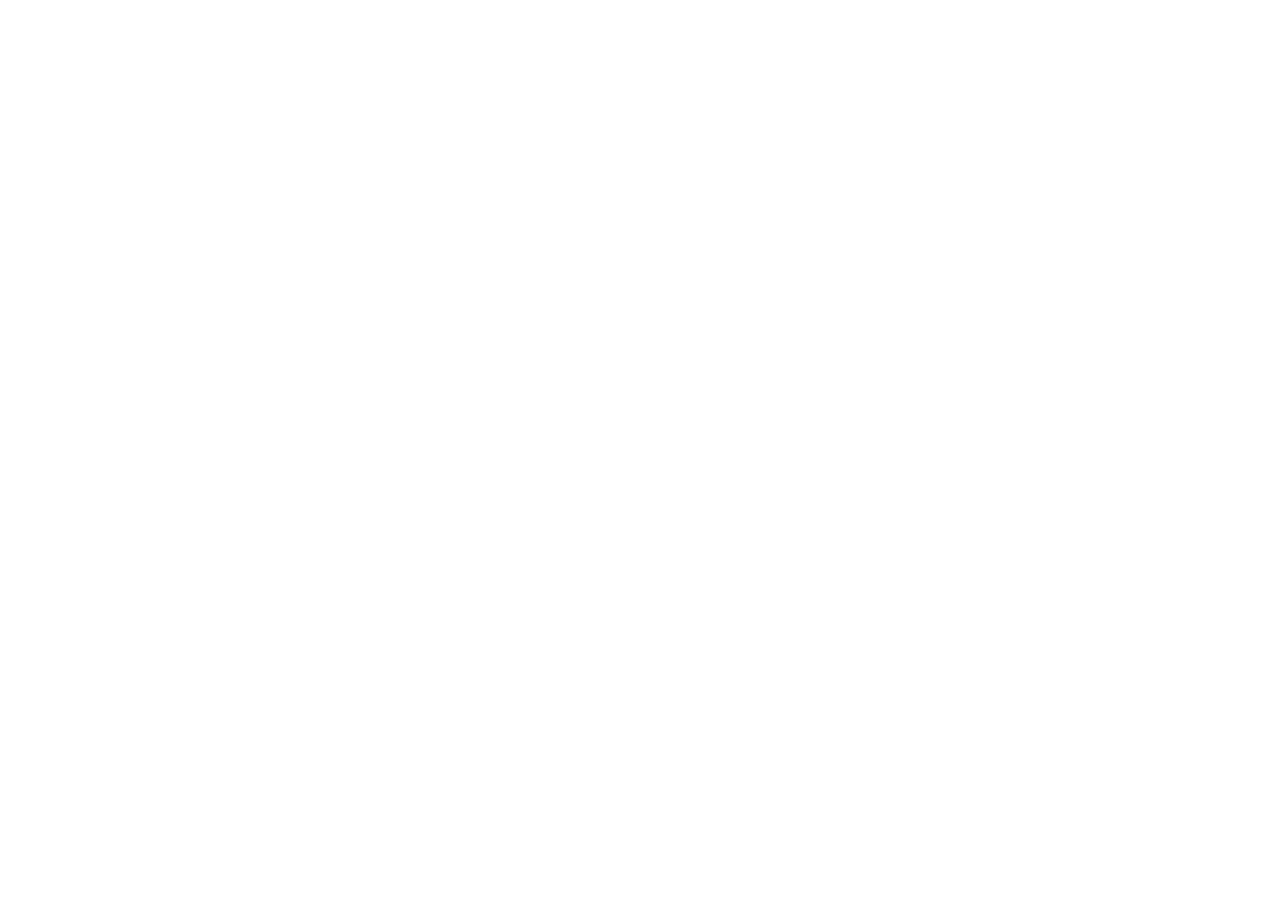
==== index.html @ f8ab2ebf "Renomeando para index.html" ====
<!DOCTYPE html>
<html lang="pt-BR">
<head>
<meta charset="UTF-8">
<meta name="viewport" content="width=device-width, initial-scale=1.0">
<title>Para Meu Amor 💖,Feliz Aniversário</title>

<style>
body {
    margin: 0;
    font-family: 'Georgia', serif;
    background: linear-gradient(135deg, #737492, #1b00b4);
    color: white;
    text-align: center;
    overflow-x: hidden;
}

/* Container */
.container {
    padding: 60px 20px;
}

/* Versículo */
.versiculo {
    margin-top: 30px;
    padding: 20px;
    border: 2px solid white;
    border-radius: 15px;
    background-color: rgba(19, 2, 41, 0.15);
}

/*Que não fiquemos no raso */
.pergunta {
    margin-top: 30px;
    font-size: 18px;
    font-style: italic;
}
/* Galeria */
.galeria {
    margin-top: 60px;
}

.fotos {
  display: flex;
  flex-wrap: wrap;
  justify-content: center;
  gap: 20px;
}

.fotos img {
    width: 100%;
    height: auto;
    object-fit: cover;
    border-radius: 15px;
    box-shadow: 0 5px 15px rgba(0,0,0,0.3);
    transition: transform 0.3s;
}

.fotos img:hover {
    transform: scale(1.05);
}

/* CARTA */
.envelope {
    margin: 60px auto;
    width: 260px;
    height: 160px;
    background: #fff;
    position: relative;
    cursor: pointer;
    border-radius: 10px;
}

.envelope:before {
    content: "";
    position: absolute;
    top: 0;
    left: 0;
    border-left: 130px solid transparent;
    border-right: 130px solid transparent;
    border-top: 80px solid #ff4d6d;
    transform-origin: top;
    transition: transform 0.8s;
}

.carta {
    position: absolute;
    top: 0;
    left: 0;
    width: 100%;
    height: 0;
    background: rgb(255, 255, 255);
    color: #fd2a2a;
    overflow: auto;
    border-radius: 10px;
    transition: height 0.6s;
    padding: 0 15px;
    box-sizing: border-box;
}

.carta p {
    margin-top: 20px;
    font-size: 15px;
}

.envelope.aberto:before {
    transform: rotateX(180deg);
}

.envelope.aberto .carta {
    height: 300px;
    padding: 20px;
}

/* Corações */
.coracao {
    position: fixed;
    top: -10px;
    font-size: 20px;
    animation: cair linear infinite;
}

@keyframes cair {
    to {
        transform: translateY(110vh);
    }
}

/* Fogos */
@keyframes explodir {
    0% { transform: scale(0); opacity: 1; }
    100% { transform: scale(3); opacity: 0; }
}
</style>
</head>

<body>

<div class="container">
    <h1>Meu Amor 💖, Feliz Aniversário!</h1>

    <p>
        Você é a minha maior bênção, meu sorriso favorito
        e o presente mais lindo que Deus colocou na minha vida.
    </p>

    <div class="versiculo">
        <p><strong>Colossenses 3:14</strong></p>
        <p>"Acima de tudo, porém, revistam-se do amor, que é o elo perfeito."</p>
    </div>

    <h2>Uma carta para você 💌</h2>

    <div class="envelope" onclick="abrirCarta(this)">
        <div class="carta">
            <p>
            Amor,<br><br>
            Princesa,

            acho que desde muito tempo nos ja estavamos destinados,
tenho uma paixão por voce a minha vida toda praticamente,
eu me sinto muito bem ao seu lado, e quando eu paro para lembrar
a nossa historia, é surreal, quem diria que Deus estava esperando
o momento certo para nos unir pra valer, eu simplismente tenho muita
sorte de ter você ao meu lado, e quero que você fique para sempre,
que nosso amor não seja raso, fraco ou fragil, que nos aprofundemos
cada vez mais nesse amor que estamos alimentando, e que junto a isso,
nos aprofundarmos cada vez mais em Deus e no espirito santo, que ele seja
a base para o nosso relacionamento, que ele dure para sempre e que seja
repassado para nossos futuros filhos como exemplo de relacionamento com cristo junto,
Amor, você não tem noção do amor que eu sinto por você, e inestimavel e inexplicavel,
eu te amo demais, voce me faz muito bem, com você eu me sinto muito bem, desculpa pelo erros que cometo,
pelos momentos em que os sentimentos sobrepusaram a razão, por não te respeitar o suficiente ou até por
não ter feito o minimo, você
é a minha maior conquista sem duvidas, você não tem noção da mulher que
você esta se tornando, mulher incrivel e com personalidade, vou sempre estar 
aqui para te ajudar, te proteger e cuidar o maximo que eu posso, tudo pelo seu 
bem, que a gente se ame cada vez mais, que Deus te abençoe muito meu amor
                      TE AMO!❤️


            </p>
        </div>
    </div>
<div class="pergunta">Amor, você aceita seguir uma vida profunda com cristo junto a comigo?</div>
        <h2>Nossos Momentos 📸</h2>
        <div class="fotos">
            <img src="foto1.jpeg" alt="Nós dois">
            <img src="foto2.jpeg" alt="Momento especial">
            <img src="foto3.jpeg" alt="Amor da minha vida">
            <img src="foto4.jpeg" alt="Nosso sorriso">
            <img src="foto5.jpeg" alt="Juntos para sempre">
            <img src="foto6.jpeg" alt="Meu amor">
            <img src="foto7.jpeg" alt="Nosso amor">
            <img src="foto8.jpeg" alt="Amor eterno">
            <img src="foto9.jpeg" alt="Meu coração">
            <img src="foto10.jpeg" alt="Nós dois">
            <img src="foto11.jpeg" alt="Amor da minha vida">
            <img src="foto12.jpeg" alt="Nosso sorriso">
            <img src="foto13.jpeg" alt="Juntos para sempre">
            <img src="foto14.jpeg" alt="Meu amor">
            <img src="foto15.jpeg" alt="Nosso amor">
            <img src="foto16.jpeg" alt="Amor eterno">
            <img src="foto17.jpeg" alt="Meu coração">
            <img src="foto18.jpeg" alt="Nós dois">
            <img src="foto19.jpeg" alt="Amor da minha vida">
            <img src="foto20.jpeg" alt="Nosso sorriso">
        </div>
    </div>
</div>

<audio id="musica" src="musica.mp3" preload="auto"></audio>
<script>
  var senha = prompt("Digite a senha para acessar o site:");

  if (senha !== "samuelmelhornamorado") {
    alert("Senha incorreta! Acesso negado.");
    window.location.href = "https://google.com";
  }
</script>
<script>
const musica = document.getElementById("musica");

// Quando terminar
musica.addEventListener("ended", function() {
    fadeOutAndRestart();
});

function fadeOutAndRestart() {
    let fadeInterval = setInterval(function() {
        if (musica.volume > 0.05) {
            musica.volume -= 0.05;
        } else {
            clearInterval(fadeInterval);
            musica.pause();
            musica.currentTime = 0;
            musica.volume = 1;
            musica.play();
        }
    }, 200);
}
</script>
<script>
let musicaTocou = false;

function abrirCarta(elemento) {
    elemento.classList.toggle("aberto");

    if (!musicaTocou) {
        document.getElementById("musica").play();
        musicaTocou = true;

        for (let i = 0; i < 50; i++) {
            criarFogo();
        }
    }
}
</script>
<script>
/* Corações */
function criarCoracao() {
    const coracao = document.createElement("div");
    coracao.classList.add("coracao");
    coracao.innerHTML = "❤️";
    coracao.style.left = Math.random() * 100 + "vw";
    coracao.style.animationDuration = (Math.random() * 3 + 2) + "s";
    coracao.style.fontSize = (Math.random() * 20 + 10) + "px";
    document.body.appendChild(coracao);

    setTimeout(() => {
        coracao.remove();
    }, 5000);
}

setInterval(criarCoracao, 300);

/* Fogos */
function criarFogo() {
    const fogo = document.createElement("div");
    fogo.innerHTML = "✨";
    fogo.style.position = "fixed";
    fogo.style.left = Math.random() * 100 + "vw";
    fogo.style.top = Math.random() * 100 + "vh";
    fogo.style.fontSize = (Math.random() * 20 + 15) + "px";
    fogo.style.animation = "explodir 1s ease-out forwards";
    document.body.appendChild(fogo);

    setTimeout(() => {
        fogo.remove();
    }, 1000);
}
</script>

</body>
</html>
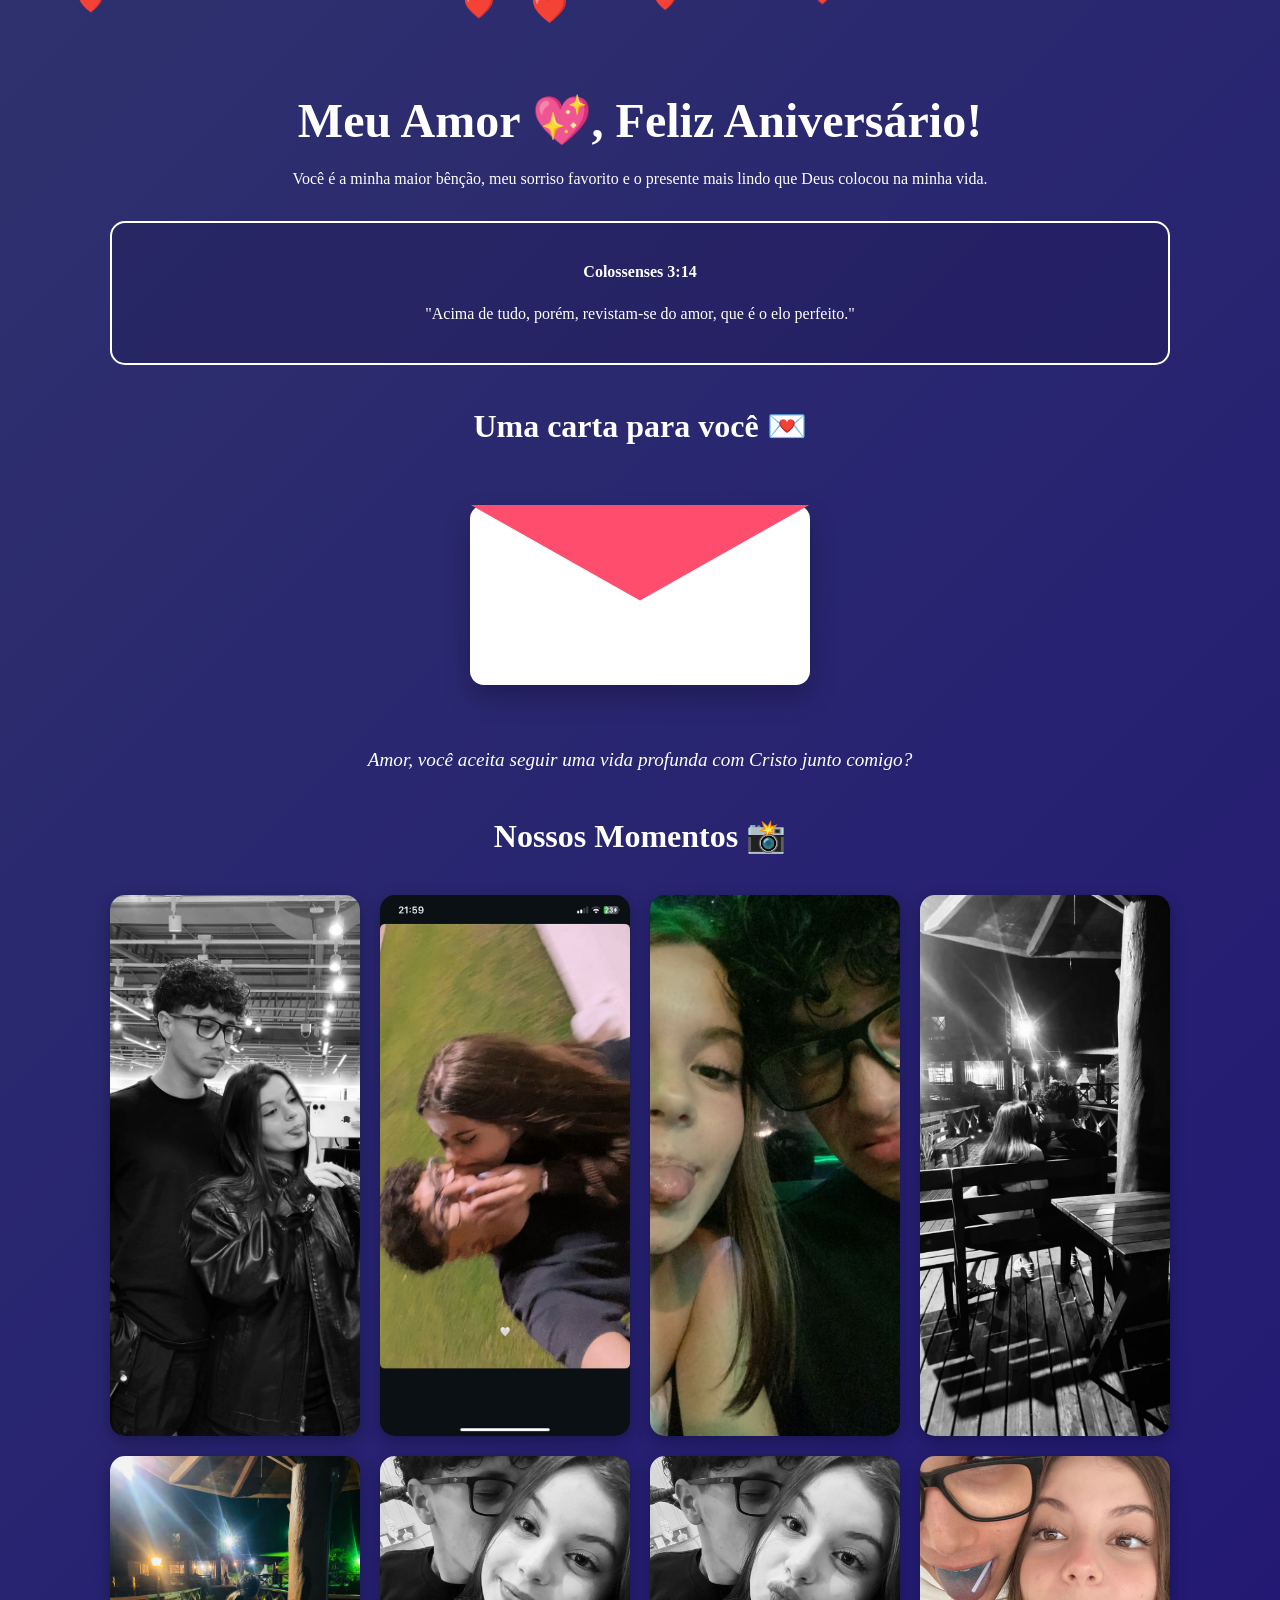
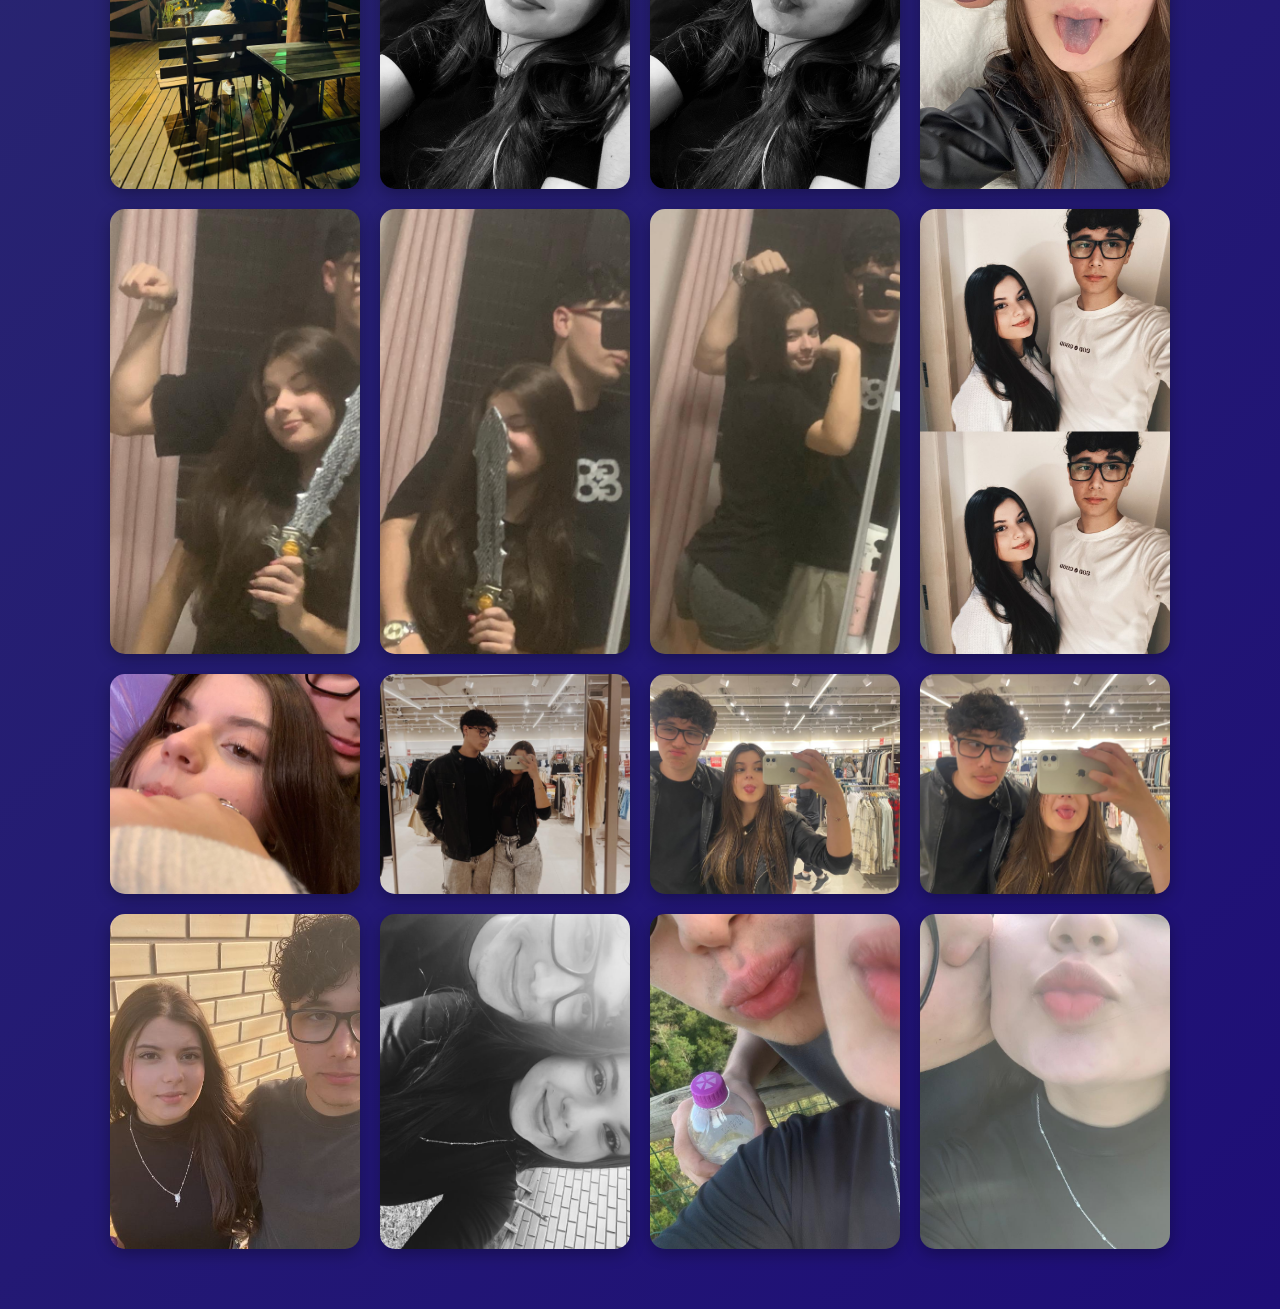
==== commit 90205111: "Atualização do site" ====
--- a/index.html
+++ b/index.html
@@ -1,295 +1,103 @@
-<!DOCTYPE html>
+﻿<!DOCTYPE html>
 <html lang="pt-BR">
 <head>
-<meta charset="UTF-8">
-<meta name="viewport" content="width=device-width, initial-scale=1.0">
-<title>Para Meu Amor 💖,Feliz Aniversário</title>
-
-<style>
-body {
-    margin: 0;
-    font-family: 'Georgia', serif;
-    background: linear-gradient(135deg, #737492, #1b00b4);
-    color: white;
-    text-align: center;
-    overflow-x: hidden;
-}
-
-/* Container */
-.container {
-    padding: 60px 20px;
-}
-
-/* Versículo */
-.versiculo {
-    margin-top: 30px;
-    padding: 20px;
-    border: 2px solid white;
-    border-radius: 15px;
-    background-color: rgba(19, 2, 41, 0.15);
-}
-
-/*Que não fiquemos no raso */
-.pergunta {
-    margin-top: 30px;
-    font-size: 18px;
-    font-style: italic;
-}
-/* Galeria */
-.galeria {
-    margin-top: 60px;
-}
-
-.fotos {
-  display: flex;
-  flex-wrap: wrap;
-  justify-content: center;
-  gap: 20px;
-}
-
-.fotos img {
-    width: 100%;
-    height: auto;
-    object-fit: cover;
-    border-radius: 15px;
-    box-shadow: 0 5px 15px rgba(0,0,0,0.3);
-    transition: transform 0.3s;
-}
-
-.fotos img:hover {
-    transform: scale(1.05);
-}
-
-/* CARTA */
-.envelope {
-    margin: 60px auto;
-    width: 260px;
-    height: 160px;
-    background: #fff;
-    position: relative;
-    cursor: pointer;
-    border-radius: 10px;
-}
-
-.envelope:before {
-    content: "";
-    position: absolute;
-    top: 0;
-    left: 0;
-    border-left: 130px solid transparent;
-    border-right: 130px solid transparent;
-    border-top: 80px solid #ff4d6d;
-    transform-origin: top;
-    transition: transform 0.8s;
-}
-
-.carta {
-    position: absolute;
-    top: 0;
-    left: 0;
-    width: 100%;
-    height: 0;
-    background: rgb(255, 255, 255);
-    color: #fd2a2a;
-    overflow: auto;
-    border-radius: 10px;
-    transition: height 0.6s;
-    padding: 0 15px;
-    box-sizing: border-box;
-}
-
-.carta p {
-    margin-top: 20px;
-    font-size: 15px;
-}
-
-.envelope.aberto:before {
-    transform: rotateX(180deg);
-}
-
-.envelope.aberto .carta {
-    height: 300px;
-    padding: 20px;
-}
-
-/* Corações */
-.coracao {
-    position: fixed;
-    top: -10px;
-    font-size: 20px;
-    animation: cair linear infinite;
-}
-
-@keyframes cair {
-    to {
-        transform: translateY(110vh);
-    }
-}
-
-/* Fogos */
-@keyframes explodir {
-    0% { transform: scale(0); opacity: 1; }
-    100% { transform: scale(3); opacity: 0; }
-}
-</style>
+  <meta charset="UTF-8">
+  <meta name="viewport" content="width=device-width, initial-scale=1.0">
+  <title>Para Meu Amor 💖, Feliz Aniversário</title>
+  <link rel="stylesheet" href="styles.css">
 </head>
-
 <body>
-
-<div class="container">
+  <main class="container">
     <h1>Meu Amor 💖, Feliz Aniversário!</h1>
-
+<audio id="musica" src="musica.mp3" preload="auto"></audio>
     <p>
-        Você é a minha maior bênção, meu sorriso favorito
-        e o presente mais lindo que Deus colocou na minha vida.
+      Você é a minha maior bênção, meu sorriso favorito
+      e o presente mais lindo que Deus colocou na minha vida.
     </p>
 
-    <div class="versiculo">
-        <p><strong>Colossenses 3:14</strong></p>
-        <p>"Acima de tudo, porém, revistam-se do amor, que é o elo perfeito."</p>
-    </div>
+    <section class="versiculo">
+      <p><strong>Colossenses 3:14</strong></p>
+      <p>"Acima de tudo, porém, revistam-se do amor, que é o elo perfeito."</p>
+    </section>
 
     <h2>Uma carta para você 💌</h2>
 
-    <div class="envelope" onclick="abrirCarta(this)">
-        <div class="carta">
-            <p>
-            Amor,<br><br>
-            Princesa,
+    <section class="envelope" onclick="abrirCarta(this)">
+      <article class="carta">
+        <p>
+          Princesa,<br><br>
 
-            acho que desde muito tempo nos ja estavamos destinados,
-tenho uma paixão por voce a minha vida toda praticamente,
-eu me sinto muito bem ao seu lado, e quando eu paro para lembrar
-a nossa historia, é surreal, quem diria que Deus estava esperando
-o momento certo para nos unir pra valer, eu simplismente tenho muita
-sorte de ter você ao meu lado, e quero que você fique para sempre,
-que nosso amor não seja raso, fraco ou fragil, que nos aprofundemos
-cada vez mais nesse amor que estamos alimentando, e que junto a isso,
-nos aprofundarmos cada vez mais em Deus e no espirito santo, que ele seja
-a base para o nosso relacionamento, que ele dure para sempre e que seja
-repassado para nossos futuros filhos como exemplo de relacionamento com cristo junto,
-Amor, você não tem noção do amor que eu sinto por você, e inestimavel e inexplicavel,
-eu te amo demais, voce me faz muito bem, com você eu me sinto muito bem, desculpa pelo erros que cometo,
-pelos momentos em que os sentimentos sobrepusaram a razão, por não te respeitar o suficiente ou até por
-não ter feito o minimo, você
-é a minha maior conquista sem duvidas, você não tem noção da mulher que
-você esta se tornando, mulher incrivel e com personalidade, vou sempre estar 
-aqui para te ajudar, te proteger e cuidar o maximo que eu posso, tudo pelo seu 
-bem, que a gente se ame cada vez mais, que Deus te abençoe muito meu amor
-                      TE AMO!❤️
+          Acho que desde muito tempo nós já estávamos destinados.
+          Tenho uma paixão por você a minha vida toda praticamente.
+          Eu me sinto muito bem ao seu lado e, quando eu paro para lembrar
+          a nossa história, é surreal. Quem diria que Deus estava esperando
+          o momento certo para nos unir pra valer.
+          Eu simplesmente tenho muita sorte de ter você ao meu lado,
+          e quero que você fique para sempre, uero te lembrar da mulher incrivel
+          que esta se tornando cada vez mais linda e maravilhosa, o melhor é  
+          que eu estou acompanhando tudo isso de perto, adoro o seu que voê sorri,
+          o som da sua risada e a cara que você faz quando está brava (ksksks),
+          o jeito que você da um tapa na sua coxa uando fala uma palavra errada ou tenta pensar
+          em um jeito de se expressar, o jeito que você se estressa uando eu estou fazendo as coisas
+          lentamente de proposito, quando voê coça a minha mão quando quer certas coisas, quando eu vou
+          te fazer carinho e voê briga comigo (não é taão bom 🙄),  mas quando você deixa voçê se arruma toda,
+          gira a cabeça pra ganha beijinho no pescoço e fecha o olho e abri um sorriso de canto. Amor meu maior desejo
+          que nosso amor não seja raso, fraco ou frágil, que nós nos
+          aprofundemos cada vez mais nesse amor que estamos alimentando,
+          e que, junto a isso, nos aprofundemos cada vez mais em Deus e no Espírito Santo.
+          Que Ele seja a base para o nosso relacionamento,
+          que ele dure para sempre e que seja repassado para nossos futuros filhos
+          como exemplo de relacionamento com Cristo.<br><br>
 
+          Amor, você não tem noção do amor que eu sinto por você,
+          é inestimável e inexplicável.
+          Eu te amo demais. Você me faz muito bem.
+          Com você eu me sinto muito bem.
+          Desculpa pelos erros que cometo,
+          pelos momentos em que os sentimentos sobrepujaram a razão,
+          por não te respeitar o suficiente ou até por não ter feito o mínimo.
+          Você é a minha maior conquista, sem dúvidas.
+          Você não tem noção da mulher que você está se tornando,
+          uma mulher incrível e com personalidade.
+          Vou sempre estar aqui para te ajudar,
+          te proteger e cuidar o máximo que eu posso, tudo pelo seu bem.
+          Que a gente se ame cada vez mais.
+          Que Deus te abençoe muito, meu amor.<br><br>
 
-            </p>
-        </div>
-    </div>
-<div class="pergunta">Amor, você aceita seguir uma vida profunda com cristo junto a comigo?</div>
-        <h2>Nossos Momentos 📸</h2>
-        <div class="fotos">
-            <img src="foto1.jpeg" alt="Nós dois">
-            <img src="foto2.jpeg" alt="Momento especial">
-            <img src="foto3.jpeg" alt="Amor da minha vida">
-            <img src="foto4.jpeg" alt="Nosso sorriso">
-            <img src="foto5.jpeg" alt="Juntos para sempre">
-            <img src="foto6.jpeg" alt="Meu amor">
-            <img src="foto7.jpeg" alt="Nosso amor">
-            <img src="foto8.jpeg" alt="Amor eterno">
-            <img src="foto9.jpeg" alt="Meu coração">
-            <img src="foto10.jpeg" alt="Nós dois">
-            <img src="foto11.jpeg" alt="Amor da minha vida">
-            <img src="foto12.jpeg" alt="Nosso sorriso">
-            <img src="foto13.jpeg" alt="Juntos para sempre">
-            <img src="foto14.jpeg" alt="Meu amor">
-            <img src="foto15.jpeg" alt="Nosso amor">
-            <img src="foto16.jpeg" alt="Amor eterno">
-            <img src="foto17.jpeg" alt="Meu coração">
-            <img src="foto18.jpeg" alt="Nós dois">
-            <img src="foto19.jpeg" alt="Amor da minha vida">
-            <img src="foto20.jpeg" alt="Nosso sorriso">
-        </div>
-    </div>
-</div>
+          TE AMO! ❤️
+        </p>
+      </article>
+    </section>
 
-<audio id="musica" src="musica.mp3" preload="auto"></audio>
-<script>
-  var senha = prompt("Digite a senha para acessar o site:");
+    <p class="pergunta">Amor, você aceita seguir uma vida profunda com Cristo junto comigo?</p>
 
-  if (senha !== "samuelmelhornamorado") {
-    alert("Senha incorreta! Acesso negado.");
-    window.location.href = "https://google.com";
-  }
-</script>
-<script>
-const musica = document.getElementById("musica");
+    <h2>Nossos Momentos 📸</h2>
+    <section class="galeria">
+      <div class="fotos">
+        <img src="foto1.jpeg" alt="Nós dois">
+        <img src="foto2.jpeg" alt="Momento especial">
+        <img src="foto3.jpeg" alt="Amor da minha vida">
+        <img src="foto4.jpeg" alt="Nosso sorriso">
+        <img src="foto5.jpeg" alt="Juntos para sempre">
+        <img src="foto6.jpeg" alt="Meu amor">
+        <img src="foto7.jpeg" alt="Nosso amor">
+        <img src="foto8.jpeg" alt="Amor eterno">
+        <img src="foto9.jpeg" alt="Meu coração">
+        <img src="foto10.jpeg" alt="Nós dois sorrindo">
+        <img src="foto11.jpeg" alt="Amor da minha vida">
+        <img src="foto12.jpeg" alt="Nosso sorriso">
+        <img src="foto13.jpeg" alt="Juntos para sempre">
+        <img src="foto14.jpeg" alt="Meu amor">
+        <img src="foto15.jpeg" alt="Nosso amor">
+        <img src="foto16.jpeg" alt="Amor eterno">
+        <img src="foto17.jpeg" alt="Meu coração">
+        <img src="foto18.jpeg" alt="Nós dois">
+        <img src="foto19.jpeg" alt="Amor da minha vida">
+        <img src="foto20.jpeg" alt="Nosso sorriso">
+      </div>
+    </section>
+  </main>
 
-// Quando terminar
-musica.addEventListener("ended", function() {
-    fadeOutAndRestart();
-});
-
-function fadeOutAndRestart() {
-    let fadeInterval = setInterval(function() {
-        if (musica.volume > 0.05) {
-            musica.volume -= 0.05;
-        } else {
-            clearInterval(fadeInterval);
-            musica.pause();
-            musica.currentTime = 0;
-            musica.volume = 1;
-            musica.play();
-        }
-    }, 200);
-}
-</script>
-<script>
-let musicaTocou = false;
-
-function abrirCarta(elemento) {
-    elemento.classList.toggle("aberto");
-
-    if (!musicaTocou) {
-        document.getElementById("musica").play();
-        musicaTocou = true;
-
-        for (let i = 0; i < 50; i++) {
-            criarFogo();
-        }
-    }
-}
-</script>
-<script>
-/* Corações */
-function criarCoracao() {
-    const coracao = document.createElement("div");
-    coracao.classList.add("coracao");
-    coracao.innerHTML = "❤️";
-    coracao.style.left = Math.random() * 100 + "vw";
-    coracao.style.animationDuration = (Math.random() * 3 + 2) + "s";
-    coracao.style.fontSize = (Math.random() * 20 + 10) + "px";
-    document.body.appendChild(coracao);
-
-    setTimeout(() => {
-        coracao.remove();
-    }, 5000);
-}
-
-setInterval(criarCoracao, 300);
-
-/* Fogos */
-function criarFogo() {
-    const fogo = document.createElement("div");
-    fogo.innerHTML = "✨";
-    fogo.style.position = "fixed";
-    fogo.style.left = Math.random() * 100 + "vw";
-    fogo.style.top = Math.random() * 100 + "vh";
-    fogo.style.fontSize = (Math.random() * 20 + 15) + "px";
-    fogo.style.animation = "explodir 1s ease-out forwards";
-    document.body.appendChild(fogo);
-
-    setTimeout(() => {
-        fogo.remove();
-    }, 1000);
-}
-</script>
-
+  <script src="script.js"></script>
 </body>
-</html>+</html>
--- a/styles.css
+++ b/styles.css
@@ -0,0 +1,218 @@
+﻿:root {
+  --bg-start: #2e316d;
+  --bg-end: #1e0e77;
+  --text: #ffffff;
+  --card-bg: rgba(19, 2, 41, 0.15);
+  --accent: #ff4d6d;
+  --letter-text: #fd2a2a;
+}
+
+* {
+  box-sizing: border-box;
+}
+
+body {
+  margin: 0;
+  font-family: Georgia, serif;
+  background: linear-gradient(135deg, var(--bg-start), var(--bg-end));
+  color: var(--text);
+  text-align: center;
+  overflow-x: hidden;
+}
+
+.container {
+  max-width: 1100px;
+  margin: 0 auto;
+  padding: 60px 20px;
+}
+
+h1 {
+  margin-bottom: 16px;
+  font-size: clamp(1.8rem, 5vw, 3rem);
+  line-height: 1.2;
+}
+
+h2 {
+  margin-top: 42px;
+  font-size: clamp(1.4rem, 4vw, 2rem);
+}
+
+p {
+  line-height: 1.6;
+}
+
+.versiculo {
+  margin-top: 30px;
+  padding: 20px;
+  border: 2px solid var(--text);
+  border-radius: 15px;
+  background-color: var(--card-bg);
+}
+
+.pergunta {
+  margin-top: 30px;
+  font-size: clamp(1rem, 2.8vw, 1.2rem);
+  font-style: italic;
+}
+
+.galeria {
+  margin-top: 40px;
+}
+
+.fotos {
+  display: grid;
+  grid-template-columns: repeat(auto-fit, minmax(220px, 1fr));
+  gap: 20px;
+}
+
+.fotos img {
+  width: 100%;
+  height: 100%;
+  min-height: 220px;
+  object-fit: cover;
+  border-radius: 15px;
+  box-shadow: 0 5px 15px rgba(0, 0, 0, 0.3);
+  transition: transform 0.3s ease, box-shadow 0.3s ease;
+}
+
+.fotos img:hover {
+  transform: scale(1.03);
+  box-shadow: 0 10px 22px rgba(0, 0, 0, 0.35);
+}
+
+.envelope {
+  margin: 60px auto;
+  width: min(340px, 92vw);
+  min-height: 180px;
+  background: #ffffff;
+  position: relative;
+  cursor: pointer;
+  border-radius: 14px;
+  box-shadow: 0 12px 26px rgba(0, 0, 0, 0.25);
+  transition: transform 0.45s ease, box-shadow 0.45s ease;
+}
+
+.envelope:hover {
+  transform: translateY(-3px);
+  box-shadow: 0 16px 30px rgba(0, 0, 0, 0.3);
+}
+
+.envelope::before {
+  content: "";
+  position: absolute;
+  top: 0;
+  left: 0;
+  width: 100%;
+  height: 96px;
+  background: var(--accent);
+  clip-path: polygon(0 0, 50% 100%, 100% 0);
+  transform-origin: top;
+  transition: transform 0.9s cubic-bezier(0.22, 1, 0.36, 1);
+  z-index: 2;
+}
+
+.carta {
+  position: relative;
+  z-index: 1;
+  width: 100%;
+  max-height: 0;
+  background: #ffffff;
+  color: var(--letter-text);
+  overflow: hidden;
+  border-radius: 14px;
+  opacity: 0;
+  transform: translateY(14px);
+  transition: max-height 0.95s cubic-bezier(0.22, 1, 0.36, 1), opacity 0.55s ease, transform 0.55s ease;
+  padding: 0 18px;
+}
+
+.carta p {
+  margin: 0;
+  padding: 18px 0;
+  font-size: 15px;
+  line-height: 1.55;
+  text-align: left;
+}
+
+.envelope.aberto::before {
+  transform: rotateX(180deg);
+}
+
+.envelope.aberto .carta {
+  max-height: 460px;
+  opacity: 1;
+  transform: translateY(0);
+  overflow-y: auto;
+}
+
+.coracao {
+  position: fixed;
+  top: -10px;
+  font-size: 20px;
+  animation: cair linear infinite;
+  pointer-events: none;
+}
+
+@keyframes cair {
+  to {
+    transform: translateY(110vh);
+  }
+}
+
+@keyframes explodir {
+  0% {
+    transform: scale(0);
+    opacity: 1;
+  }
+
+  100% {
+    transform: scale(3);
+    opacity: 0;
+  }
+}
+
+@media (max-width: 900px) {
+  .container {
+    padding: 52px 16px;
+  }
+
+  .fotos {
+    grid-template-columns: repeat(2, minmax(0, 1fr));
+    gap: 14px;
+  }
+
+  .fotos img {
+    min-height: 190px;
+  }
+}
+
+@media (max-width: 560px) {
+  .container {
+    padding: 40px 14px;
+  }
+
+  .versiculo {
+    padding: 16px;
+  }
+
+  .envelope {
+    margin-top: 36px;
+    min-height: 164px;
+  }
+
+  .envelope::before {
+    height: 84px;
+  }
+
+  .envelope.aberto .carta {
+    max-height: 390px;
+  }
+
+  .fotos {
+    grid-template-columns: 1fr;
+  }
+
+  .fotos img {
+    min-height: 240px;
+  }
+}
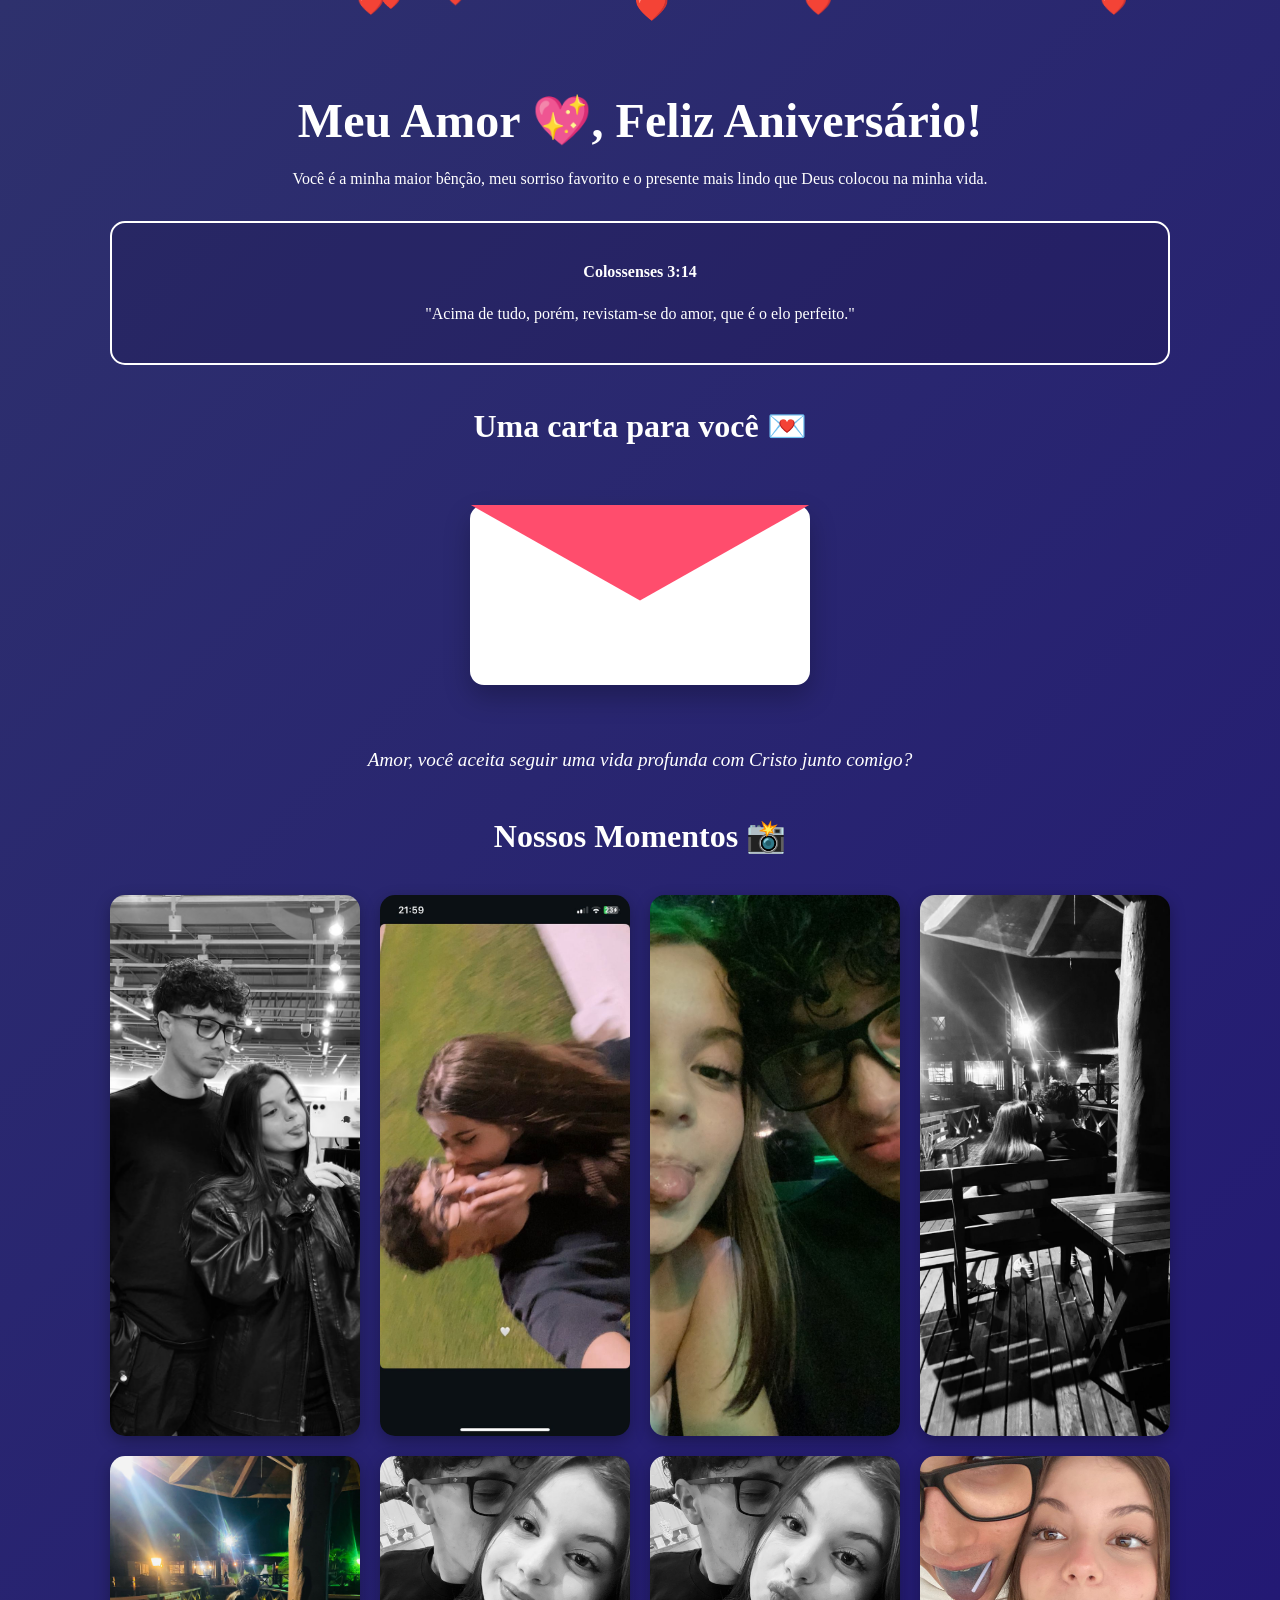
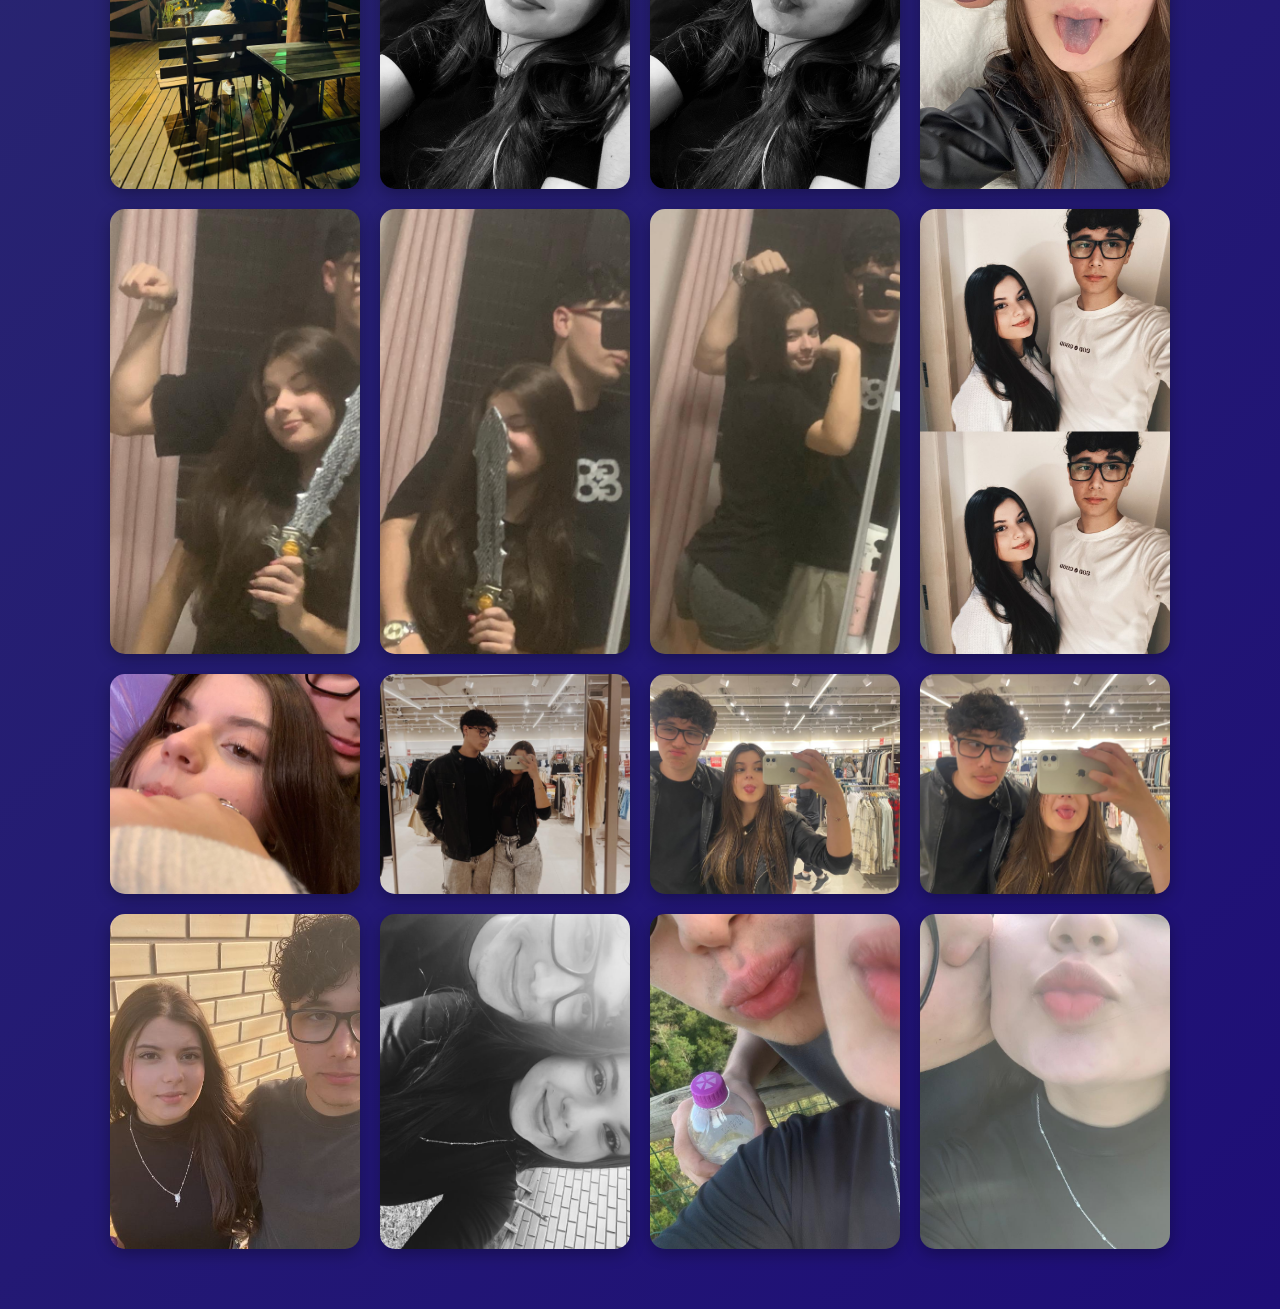
==== commit 08624eaa: "Atualização do site" ====
--- a/index.html
+++ b/index.html
@@ -28,20 +28,20 @@
           Princesa,<br><br>
 
           Acho que desde muito tempo nós já estávamos destinados.
-          Tenho uma paixão por você a minha vida toda praticamente.
+          Tenho uma paixão por você há praticamente a minha vida toda.
           Eu me sinto muito bem ao seu lado e, quando eu paro para lembrar
           a nossa história, é surreal. Quem diria que Deus estava esperando
-          o momento certo para nos unir pra valer.
+          o momento certo para nos unir para valer.
           Eu simplesmente tenho muita sorte de ter você ao meu lado,
-          e quero que você fique para sempre, uero te lembrar da mulher incrivel
-          que esta se tornando cada vez mais linda e maravilhosa, o melhor é  
-          que eu estou acompanhando tudo isso de perto, adoro o seu que voê sorri,
+          e quero que você fique para sempre, quero te lembrar da mulher incrível
+          que está se tornando cada vez mais linda e maravilhosa, o melhor é
+          que eu estou acompanhando tudo isso de perto, adoro o seu sorriso quando você sorri,
           o som da sua risada e a cara que você faz quando está brava (ksksks),
-          o jeito que você da um tapa na sua coxa uando fala uma palavra errada ou tenta pensar
-          em um jeito de se expressar, o jeito que você se estressa uando eu estou fazendo as coisas
-          lentamente de proposito, quando voê coça a minha mão quando quer certas coisas, quando eu vou
-          te fazer carinho e voê briga comigo (não é taão bom 🙄),  mas quando você deixa voçê se arruma toda,
-          gira a cabeça pra ganha beijinho no pescoço e fecha o olho e abri um sorriso de canto. Amor meu maior desejo
+          o jeito que você dá um tapa na sua coxa quando fala uma palavra errada ou tenta pensar
+          em um jeito de se expressar, o jeito que você se estressa quando eu estou fazendo as coisas
+          lentamente de propósito, quando você coça a minha mão quando quer certas coisas, quando eu vou
+          te fazer carinho e você briga comigo (não é tão bom 🙄), mas quando você deixa, você se arruma toda,
+          gira a cabeça para ganhar beijinho no pescoço e fecha o olho e abre um sorriso de canto. Amor, meu maior desejo é
           que nosso amor não seja raso, fraco ou frágil, que nós nos
           aprofundemos cada vez mais nesse amor que estamos alimentando,
           e que, junto a isso, nos aprofundemos cada vez mais em Deus e no Espírito Santo.
--- a/styles.css
+++ b/styles.css
@@ -188,31 +188,74 @@
 
 @media (max-width: 560px) {
   .container {
-    padding: 40px 14px;
+    padding: 36px 12px;
+  }
+
+  h1 {
+    font-size: clamp(1.55rem, 8vw, 2.1rem);
+  }
+
+  h2 {
+    margin-top: 34px;
+    font-size: clamp(1.2rem, 6.5vw, 1.6rem);
   }
 
   .versiculo {
-    padding: 16px;
+    padding: 14px;
+  }
+
+  .pergunta {
+    font-size: 1rem;
+    line-height: 1.45;
+    padding: 0 2px;
   }
 
   .envelope {
-    margin-top: 36px;
-    min-height: 164px;
+    margin-top: 32px;
+    width: 96vw;
+    min-height: 160px;
+    border-radius: 12px;
   }
 
   .envelope::before {
-    height: 84px;
+    height: 80px;
+  }
+
+  .carta {
+    padding: 0 14px;
+    border-radius: 12px;
+  }
+
+  .carta p {
+    padding: 14px 0;
+    font-size: 14px;
+    line-height: 1.52;
   }
 
   .envelope.aberto .carta {
-    max-height: 390px;
+    max-height: 62vh;
   }
 
   .fotos {
     grid-template-columns: 1fr;
+    gap: 12px;
   }
 
   .fotos img {
-    min-height: 240px;
-  }
-}
+    min-height: 220px;
+  }
+}
+
+@media (max-width: 380px) {
+  .container {
+    padding: 30px 10px;
+  }
+
+  .carta p {
+    font-size: 13px;
+  }
+
+  .fotos img {
+    min-height: 190px;
+  }
+}
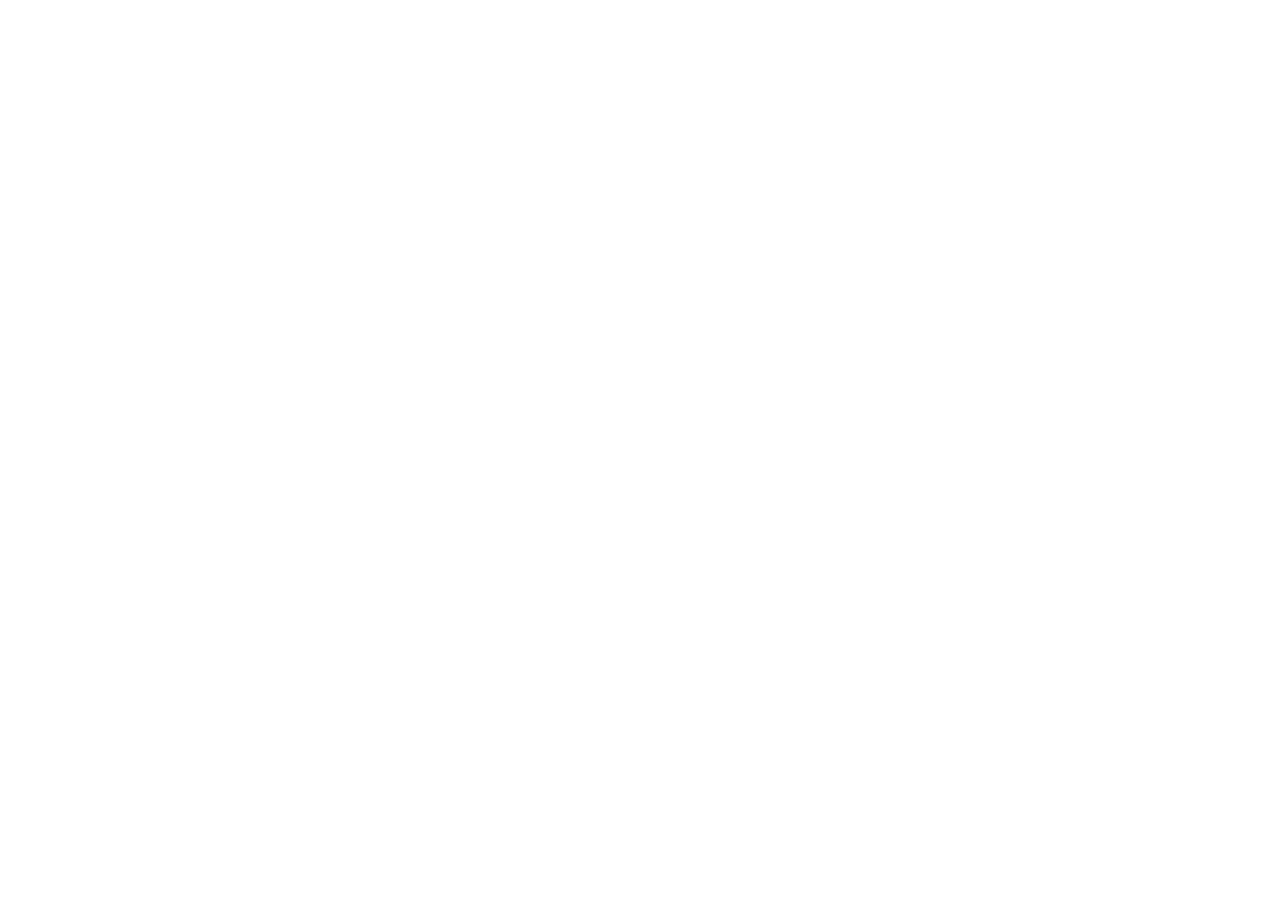
==== commit 3028cd20: "Atualização do site" ====
--- a/index.html
+++ b/index.html
@@ -7,6 +7,16 @@
   <link rel="stylesheet" href="styles.css">
 </head>
 <body>
+
+  <script>
+  var senha = prompt("Digite a senha para acessar o site:");
+
+  if (senha !== "samuelmelhornamorado") {
+    alert("Senha incorreta! Acesso negado.");
+    window.location.href = "https://google.com";
+  }
+</script>
+
   <main class="container">
     <h1>Meu Amor 💖, Feliz Aniversário!</h1>
 <audio id="musica" src="musica.mp3" preload="auto"></audio>
--- a/styles.css
+++ b/styles.css
@@ -67,9 +67,10 @@
 
 .fotos img {
   width: 100%;
-  height: 100%;
-  min-height: 220px;
+  height: 280px;
   object-fit: cover;
+  object-position: center;
+  display: block;
   border-radius: 15px;
   box-shadow: 0 5px 15px rgba(0, 0, 0, 0.3);
   transition: transform 0.3s ease, box-shadow 0.3s ease;
@@ -182,7 +183,7 @@
   }
 
   .fotos img {
-    min-height: 190px;
+    height: 230px;
   }
 }
 
@@ -212,13 +213,13 @@
 
   .envelope {
     margin-top: 32px;
-    width: 96vw;
-    min-height: 160px;
+    width: min(88vw, 330px);
+    min-height: 196px;
     border-radius: 12px;
   }
 
   .envelope::before {
-    height: 80px;
+    height: 92px;
   }
 
   .carta {
@@ -233,7 +234,7 @@
   }
 
   .envelope.aberto .carta {
-    max-height: 62vh;
+    max-height: 64vh;
   }
 
   .fotos {
@@ -242,7 +243,7 @@
   }
 
   .fotos img {
-    min-height: 220px;
+    height: 250px;
   }
 }
 
@@ -256,6 +257,6 @@
   }
 
   .fotos img {
-    min-height: 190px;
-  }
-}
+    height: 210px;
+  }
+}
